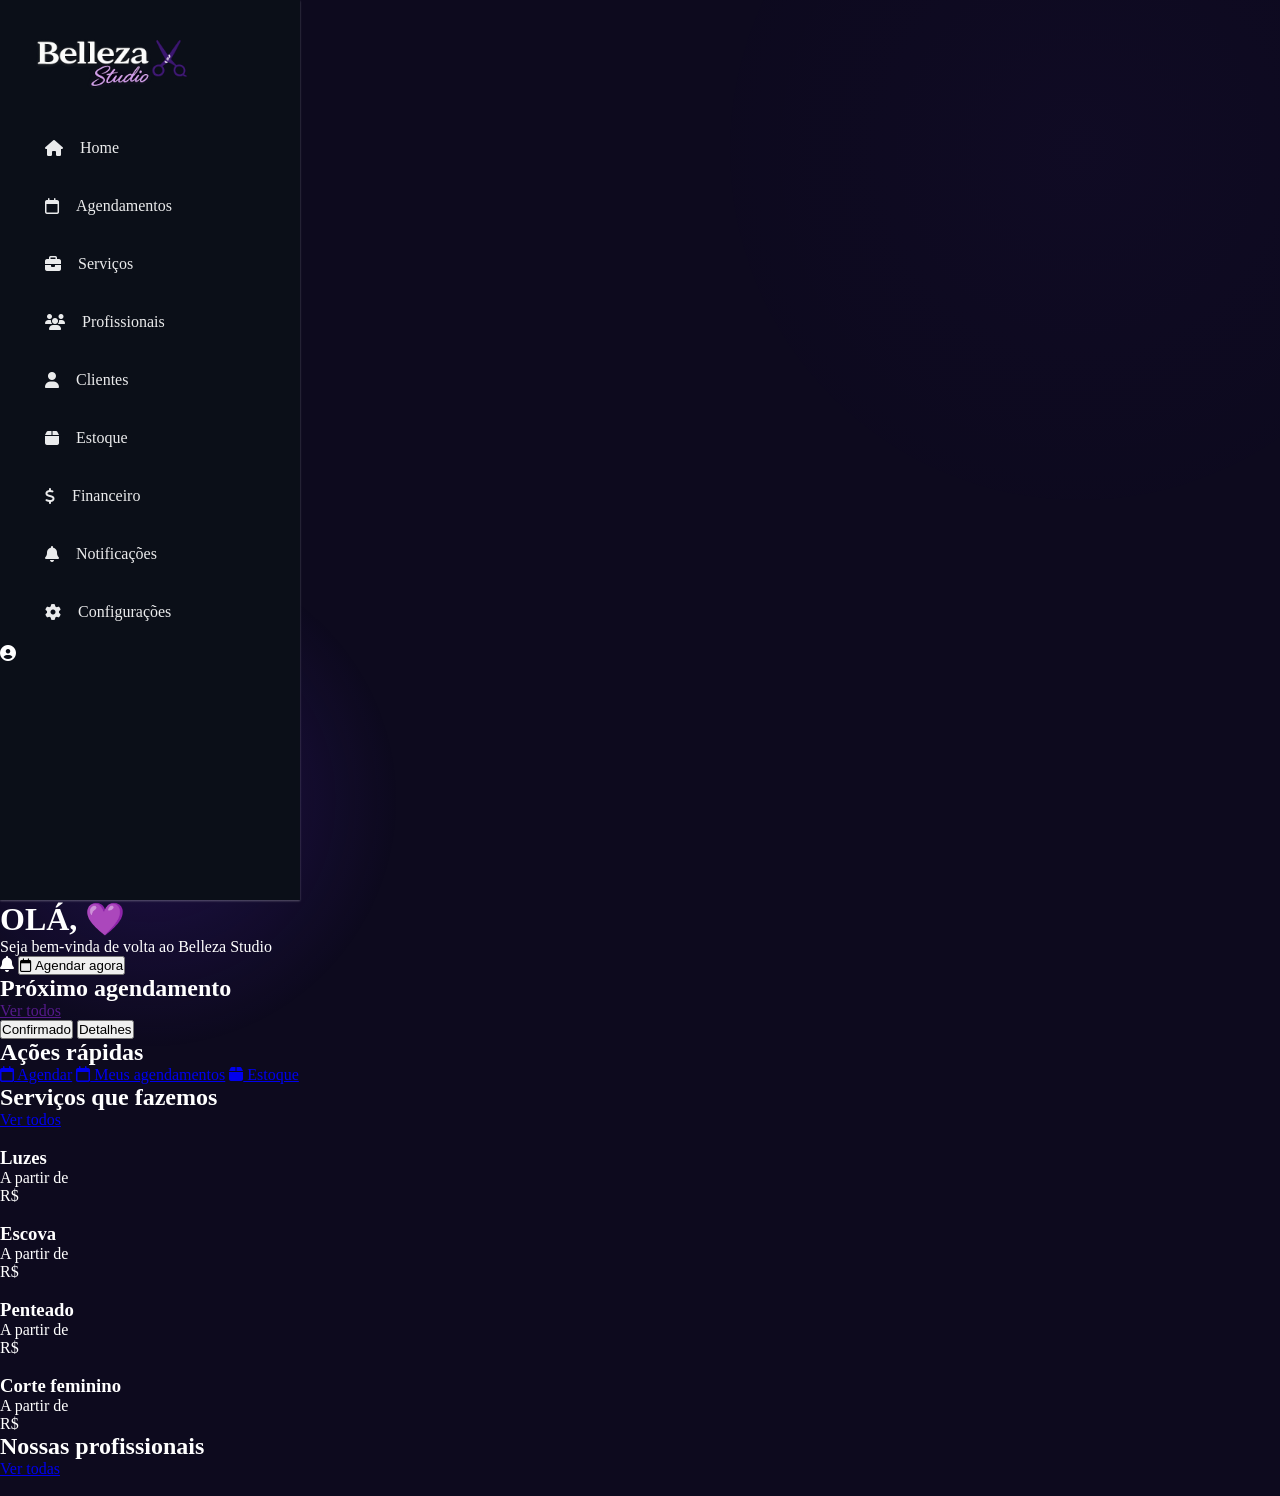
==== index.html @ 826aa4d2 "adicionar arquivos" ====
<!DOCTYPE html>
<html lang="pt-br">
<head>
    <meta charset="UTF-8">
    <meta name="viewport" content="width=device-width, initial-scale=1.0">
    <title>Home</title>
    <link rel="stylesheet" href="https://cdnjs.cloudflare.com/ajax/libs/font-awesome/6.7.2/css/all.min.css">
    <link rel="stylesheet" href="style.css">
</head>
<body>
    <div class="bg"></div>
    <!-- Nav bar -->
    <nav class="nav-bar">
        <img id="logo" src="./assets/logo.png" alt="logo">
        <ul>
            <div class="menu">

                <li><a href="index.html"><i class="fa-solid fa-house"></i> Home</a></li>
                <li><a href="./pages/agendamentos.html"><i class="fa-regular fa-calendar"></i> Agendamentos</a></li>
                <li><a href="./pages/serviços.html"><i class="fa-solid fa-briefcase"></i> Serviços</a></li>
                <li><a href="./pages/profissionais.html"><i class="fa-solid fa-users"></i> Profissionais</a></li>
                <li><a href="./pages/clientes.html"><i class="fa-solid fa-user"></i>Clientes</a></li>
                <li><a href="./pages/estoque.html"><i class="fa-solid fa-box"></i> Estoque</a></li>
                <li><a href="./pages/financeira.html"><i class="fa-solid fa-dollar-sign"></i>Financeiro</a></li>
                <li><a href="#"><i class="fa-solid fa-bell"></i> Notificações</a></li>
                <li><a href="#"><i class="fa-solid fa-gear"></i> Configurações</a></li>
            </div>
              <li id="user"><i class="fa-solid fa-circle-user"></i></li>
        </ul>
    </nav>

    <!-- Header do SaaS -->
    <header>
        <div class="escrita">
            <h1>OLÁ, 💜</h1> <!-- Colocar nome do usuário -->
            <p>Seja bem-vinda de volta ao Belleza Studio</p> <!-- Colocar o nome do aluguel -->
            <i class="fa-solid fa-bell"></i>
            <a id="bnt-agendar" href="">
                <button><i class="fa-regular fa-calendar"></i> Agendar agora</button>
            </a>
        </div>
    </header>

    <!-- Agendamentos -->
    <section class="agendamentos">
        <div class="esc-agenda">
            <h2>Próximo agendamento</h2>
            <a href="">Ver todos</a>
        </div>
        <!-- Falta colocar a imagem e os agendamentos -->
        <button id="bnt-confirmar">Confirmado</button>
        <button id="bnt-detalhes">Detalhes</button>
    </section>

    <!-- Ações rápidas -->
    <section class="rapidas">
        <h2>Ações rápidas</h2>
        <div class="icones">
            <a href="#"><i class="fa-regular fa-calendar"></i> Agendar</a>
            <a href="#"><i class="fa-regular fa-calendar"></i> Meus agendamentos</a>
            <a href="#"><i class="fa-solid fa-box"></i> Estoque</a>
        </div>
    </section>

    <!-- Serviços -->
    <section class="serviços">
        <div class="text-serv">
            <h2>Serviços que fazemos</h2>
            <a href="#">Ver todos</a>
        </div>
        <div class="cards">
            <div class="card">
                <img src="" alt="">
                <h3>Luzes</h3>
                <p>A partir de</p>
                <p>R$</p>
            </div>
            <div class="card">
                <img src="" alt="">
                <h3>Escova</h3>
                <p>A partir de</p>
                <p>R$</p>
            </div>
            <div class="card">
                <img src="" alt="">
                <h3>Penteado</h3>
                <p>A partir de</p>
                <p>R$</p>
            </div>
            <div class="card">
                <img src="" alt="">
                <h3>Corte feminino</h3>
                <p>A partir de</p>
                <p>R$</p>
            </div>
        </div>
    </section>

    <!-- Profissionais -->
    <section class="profissionais">
        <div class="text-prof">
            <h2>Nossas profissionais</h2>
            <a href="#">Ver todas</a>
        </div>
        <div class="fotos-prof">
            <img src="#" alt="">
            <img src="#" alt="">
            <img src="#" alt="">
            <img src="#" alt="">
        </div>
    </section>

    <footer>
    </footer>

</body>
</html>
---- style.css ----
*{
    padding: 0;
    margin: 0;
    outline: 0;
}
body{
    color: white;
    background-color: #0D0A1E;;
}
.bg{
    inset: 0;
    position: fixed;
    z-index: -1;
}
.bg::before{
    content: "";
    position: absolute;
    width: 700px;
    height: 700px;
    border-radius: 70%;
    background: radial-gradient(circle,#7C3AED 0% ,transparent 90%);
    opacity: 0.03;
    top: -200px;
    right: -150px;
    animation: drift1 12s ease-in-out infinite alternate;
}
.bg::after { 
    content: "";
    position: absolute;
    width: 500px;
    height: 500px; 
    border-radius: 50%;
    background: radial-gradient(circle, #3B1B8C 0%, transparent 70%); 
    opacity: 0.4;
    bottom: -150px; 
    left: -100px; 
    animation: drift2 10s ease-in-out infinite alternate; 
}

.nav-bar{
    display: flex;
    flex-direction: column;
    background-color: #0B0F18;
    height: 100vh;
    width: 300px;
    box-shadow: 0px 1px 2px rgba(255, 255, 255, 0.304);

}
.nav-bar ul{
    background-color: #0B0F18;
    height: 100vh;
    width: 300px;
    list-style: none;
    padding: 0;
}
.menu{
    padding-left: 25px;
    list-style: none;
}
.menu li {
    list-style: none;
    margin-bottom: 8px;
}

.menu a {
    display: flex;
    align-items: center;
    gap: 17px;

    width: 85%;
    height: 50px;

    padding-left: 20px;

    text-decoration: none;
    color: rgba(255, 255, 255, 0.916);

    border-radius: 10px;
}
.menu a:hover{
    background-color: #1E1941;
}
#logo{
    height: auto;
    margin: 0;
    padding: 0;
    display: block;
    width: 290px;
    margin-top: -30px;
    margin-left: -40px;
    margin-bottom: -40px;

}
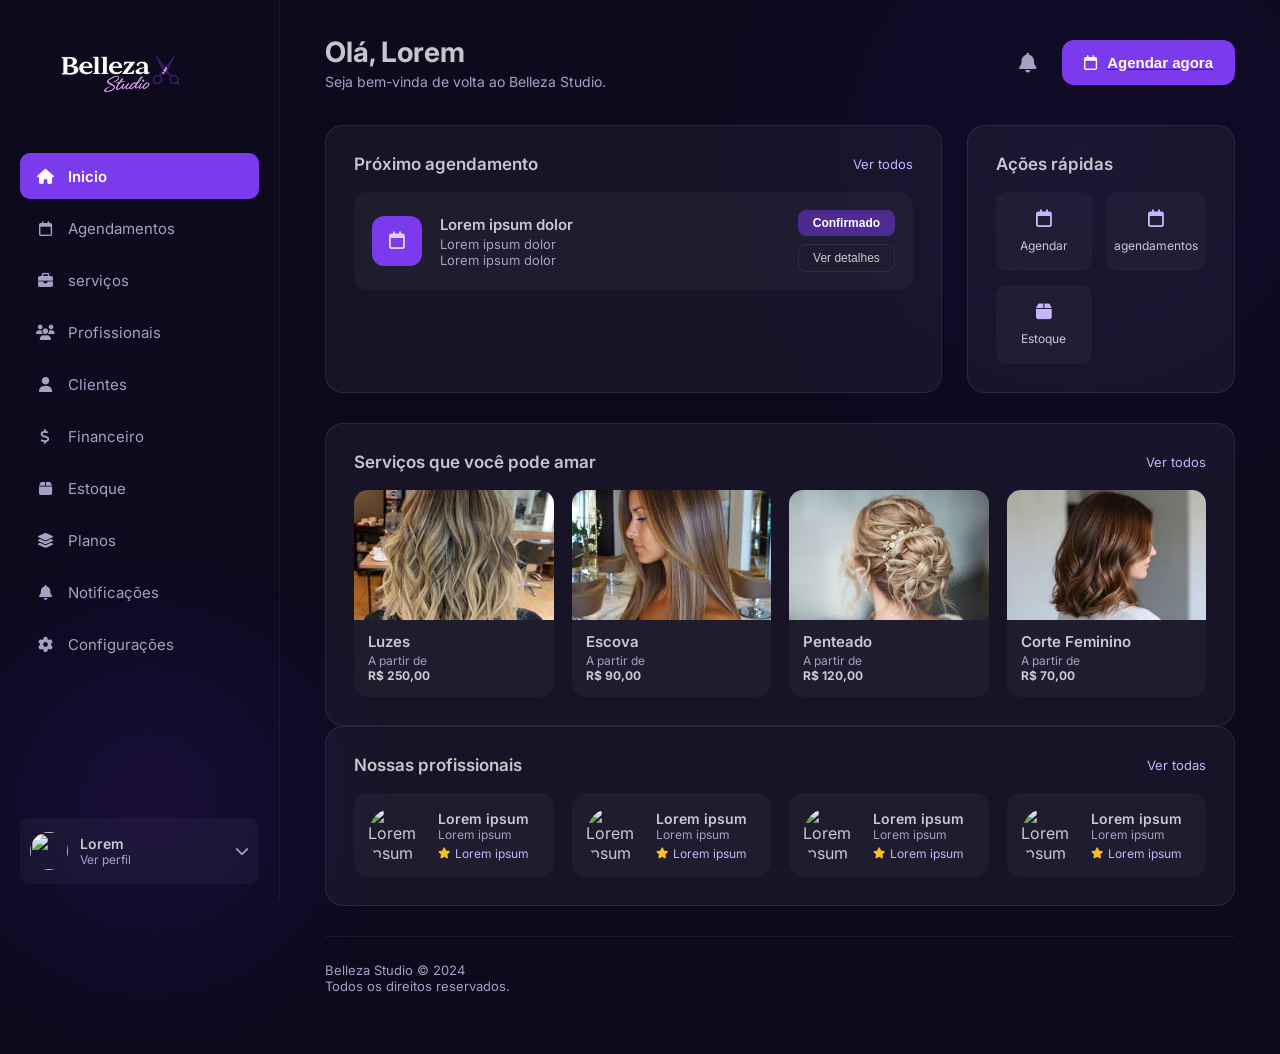
==== commit dc49472c: "home feita" ====
--- a/index.html
+++ b/index.html
@@ -3,115 +3,173 @@
 <head>
     <meta charset="UTF-8">
     <meta name="viewport" content="width=device-width, initial-scale=1.0">
-    <title>Home</title>
+    <title>Inicio</title>
     <link rel="stylesheet" href="https://cdnjs.cloudflare.com/ajax/libs/font-awesome/6.7.2/css/all.min.css">
+    <link href="https://fonts.googleapis.com/css2?family=Inter:wght@300;400;500;600;700&display=swap" rel="stylesheet">
     <link rel="stylesheet" href="style.css">
 </head>
 <body>
     <div class="bg"></div>
-    <!-- Nav bar -->
-    <nav class="nav-bar">
-        <img id="logo" src="./assets/logo.png" alt="logo">
-        <ul>
-            <div class="menu">
+    <div class="container">
+        <!--ISSO AQUI É A NAV BAR -> AQUELA QUE FICA NO LADO-->
+            <nav class="sidebar">
+                <img id="logo" src="assets/Img/logo.png" alt="Logo">
+                <ul>
+                    <div class="sidebar-menu">
+                        <li><a href="index.html" class="active"><i class="fa-solid fa-house"></i> Inicio</a></li>
+                        <li><a href="./pages/nav/agendamentos.html"><i class="fa-regular fa-calendar"></i> Agendamentos</a></li>
+                        <li><a href="./pages/nav/serviços.html"><i class="fa-solid fa-briefcase"></i> serviços</a></li>
+                        <li><a href="./pages/nav/profissionais.html"><i class="fa-solid fa-users"></i> Profissionais</a></li>
+                        <li><a href="./pages/nav/clientes.html"><i class="fa-solid fa-user"></i> Clientes</a></li>
+                        <li><a href="./pages/nav/financeira.html"><i class="fa-solid fa-dollar-sign"></i> Financeiro</a></li>
+                        <li><a href="./pages/nav/estoque.html"><i class="fa-solid fa-box"></i> Estoque</a></li>
+                        <li><a href="pages/planos/planos.html"><i class="fa-solid fa-layer-group"></i>Planos</a></li>
+                        <li><a href="#" class="link-notif"><i class="fa-solid fa-bell"></i> Notificações
+                        <li><a href="#"><i class="fa-solid fa-gear"></i> Configurações</a></li>
+                    </div>
+                    <!-- PRECISA MEXER COM O BACK END-->
+                    <li id="user">
+                        <img src="assets/Img/user.jpg" alt="" class="user-avatar">
+                        <div class="user-info">
+                            <strong>Lorem</strong>
+                            <span>Ver perfil</span>
+                        </div>
+                        <i class="fa-solid fa-chevron-down"></i>
+                    </li>
+                </ul>
+            </nav>
+        <!--HEADER ALI EMCIMA-->
+        <div class="right">
+            <header>
+                <div class="hero-content">
+                    <!-- PRECISA MEXER COM O BACK END-->
+                    <div class="header-left">
+                        <h1>Olá, Lorem </h1>
+                        <p>Seja bem-vinda de volta ao Belleza Studio.</p>
+                    </div>
+                    <div class="header-right">
+                        <i class="fa-solid fa-bell"></i>
 
-                <li><a href="index.html"><i class="fa-solid fa-house"></i> Home</a></li>
-                <li><a href="./pages/agendamentos.html"><i class="fa-regular fa-calendar"></i> Agendamentos</a></li>
-                <li><a href="./pages/serviços.html"><i class="fa-solid fa-briefcase"></i> Serviços</a></li>
-                <li><a href="./pages/profissionais.html"><i class="fa-solid fa-users"></i> Profissionais</a></li>
-                <li><a href="./pages/clientes.html"><i class="fa-solid fa-user"></i>Clientes</a></li>
-                <li><a href="./pages/estoque.html"><i class="fa-solid fa-box"></i> Estoque</a></li>
-                <li><a href="./pages/financeira.html"><i class="fa-solid fa-dollar-sign"></i>Financeiro</a></li>
-                <li><a href="#"><i class="fa-solid fa-bell"></i> Notificações</a></li>
-                <li><a href="#"><i class="fa-solid fa-gear"></i> Configurações</a></li>
+                        <a id="btn-schedule" href="">
+                            <button>
+                                <i class="fa-regular fa-calendar"></i>
+                                Agendar agora
+                            </button>
+                        </a>
+                    </div>
+                </div>
+            </header>
+            <!-- Agendamentos -->
+             <div class="arrumar">
+                <section class="appointments">
+                    <div class="appointments-header">
+                        <h2>Próximo agendamento</h2>
+                        <a href="">Ver todos</a>
+                    </div>
+                    <div class="appointment-card">
+                        <div class="appointment-icon">
+                            <i class="fa-regular fa-calendar"></i>
+                        </div>
+                        <!-- PRECISA MEXER COM O BACK END-->
+                        <div class="appointment-info">
+                            <h3>Lorem ipsum dolor</h3>
+                            <p>Lorem ipsum dolor</p>
+                            <p>Lorem ipsum dolor</p>
+                        </div>
+                        <div class="appointment-actions">
+                            <button id="btn-confirm">Confirmado</button>
+                            <button id="btn-details">Ver detalhes</button>
+                        </div>
+                    </div>
+                </section>
+                <!--açoes rapidas-->
+                <section class="quick-actions">
+                    <h2>Ações rápidas</h2>
+                    <div class="quick-actions-list">
+                        <a href="#"><i class="fa-regular fa-calendar"></i> Agendar</a>
+                        <a href="pages/nav/agendamentos.html"><i class="fa-regular fa-calendar"></i> agendamentos</a>
+                        <a href="pages/nav/estoque.html"><i class="fa-solid fa-box"></i> Estoque</a>
+                    </div>
+
+                </section>
             </div>
-              <li id="user"><i class="fa-solid fa-circle-user"></i></li>
-        </ul>
-    </nav>
-
-    <!-- Header do SaaS -->
-    <header>
-        <div class="escrita">
-            <h1>OLÁ, 💜</h1> <!-- Colocar nome do usuário -->
-            <p>Seja bem-vinda de volta ao Belleza Studio</p> <!-- Colocar o nome do aluguel -->
-            <i class="fa-solid fa-bell"></i>
-            <a id="bnt-agendar" href="">
-                <button><i class="fa-regular fa-calendar"></i> Agendar agora</button>
-            </a>
+            <section class="services">
+                <div class="section-header">
+                    <h2>Serviços que você pode amar</h2>
+                    <a href="#">Ver todos</a>
+                </div>
+                <div class="services-grid">
+                    <div class="service-card">
+                        <img src="assets/Img/luzes.jpeg" alt="Luzes">
+                        <h3>Luzes</h3>
+                        <p>A partir de</p>
+                        <p class="price">R$ 250,00</p>
+                    </div>
+                    <div class="service-card">
+                        <img src="assets/Img/escova.jpeg" alt="Escova">
+                        <h3>Escova</h3>
+                        <p>A partir de</p>
+                        <p class="price">R$ 90,00</p>
+                    </div>
+                    <div class="service-card">
+                        <img src="assets/Img/penteado.jpeg" alt="Penteado">
+                        <h3>Penteado</h3>
+                        <p>A partir de</p>
+                        <p class="price">R$ 120,00</p>
+                    </div>
+                    <div class="service-card">
+                        <img src="assets/Img/corte.jpeg" alt="Corte feminino">
+                        <h3>Corte Feminino</h3>
+                        <p>A partir de</p>
+                        <p class="price">R$ 70,00</p>
+                    </div>
+                </div>
+            </section>
+            <section class="team">
+                <div class="section-header">
+                    <h2>Nossas profissionais</h2>
+                    <a href="#">Ver todas</a>
+                </div>
+                <div class="team-grid">
+                    <!-- PRECISA MEXER COM O BACK END-->
+                    <div class="team-card">
+                        <img src="#" alt="Lorem ipsum">
+                        <div class="team-info">
+                            <h3>Lorem ipsum</h3>
+                            <p>Lorem ipsum</p>
+                            <span class="rating"><i class="fa-solid fa-star"></i> Lorem ipsum</span>
+                        </div>
+                    </div>
+                    <div class="team-card">
+                        <img src="#" alt="Lorem ipsum">
+                        <div class="team-info">
+                            <h3>Lorem ipsum</h3>
+                            <p>Lorem ipsum</p>
+                            <span class="rating"><i class="fa-solid fa-star"></i>Lorem ipsum</span>
+                        </div>
+                    </div>
+                    <div class="team-card">
+                        <img src="#" alt="Lorem ipsum">
+                        <div class="team-info">
+                            <h3>Lorem ipsum</h3>
+                            <p>Lorem ipsum</p>
+                            <span class="rating"><i class="fa-solid fa-star"></i>Lorem ipsum</span>
+                        </div>
+                    </div>
+                    <div class="team-card">
+                        <img src="#" alt="Lorem ipsum">
+                        <div class="team-info">
+                            <h3>Lorem ipsum</h3>
+                            <p>Lorem ipsum</p>
+                            <span class="rating"><i class="fa-solid fa-star"></i>Lorem ipsum</span>
+                        </div>
+                    </div>
+                </div>
+            </section>
+            <footer class="site-footer">
+                <p>Belleza Studio &copy; 2024<br><span>Todos os direitos reservados.</span></p>
+            </footer>
         </div>
-    </header>
-
-    <!-- Agendamentos -->
-    <section class="agendamentos">
-        <div class="esc-agenda">
-            <h2>Próximo agendamento</h2>
-            <a href="">Ver todos</a>
-        </div>
-        <!-- Falta colocar a imagem e os agendamentos -->
-        <button id="bnt-confirmar">Confirmado</button>
-        <button id="bnt-detalhes">Detalhes</button>
-    </section>
-
-    <!-- Ações rápidas -->
-    <section class="rapidas">
-        <h2>Ações rápidas</h2>
-        <div class="icones">
-            <a href="#"><i class="fa-regular fa-calendar"></i> Agendar</a>
-            <a href="#"><i class="fa-regular fa-calendar"></i> Meus agendamentos</a>
-            <a href="#"><i class="fa-solid fa-box"></i> Estoque</a>
-        </div>
-    </section>
-
-    <!-- Serviços -->
-    <section class="serviços">
-        <div class="text-serv">
-            <h2>Serviços que fazemos</h2>
-            <a href="#">Ver todos</a>
-        </div>
-        <div class="cards">
-            <div class="card">
-                <img src="" alt="">
-                <h3>Luzes</h3>
-                <p>A partir de</p>
-                <p>R$</p>
-            </div>
-            <div class="card">
-                <img src="" alt="">
-                <h3>Escova</h3>
-                <p>A partir de</p>
-                <p>R$</p>
-            </div>
-            <div class="card">
-                <img src="" alt="">
-                <h3>Penteado</h3>
-                <p>A partir de</p>
-                <p>R$</p>
-            </div>
-            <div class="card">
-                <img src="" alt="">
-                <h3>Corte feminino</h3>
-                <p>A partir de</p>
-                <p>R$</p>
-            </div>
-        </div>
-    </section>
-
-    <!-- Profissionais -->
-    <section class="profissionais">
-        <div class="text-prof">
-            <h2>Nossas profissionais</h2>
-            <a href="#">Ver todas</a>
-        </div>
-        <div class="fotos-prof">
-            <img src="#" alt="">
-            <img src="#" alt="">
-            <img src="#" alt="">
-            <img src="#" alt="">
-        </div>
-    </section>
-
-    <footer>
-    </footer>
-
+    </div>
 </body>
 </html>
--- a/style.css
+++ b/style.css
@@ -2,10 +2,44 @@
     padding: 0;
     margin: 0;
     outline: 0;
+    box-sizing: border-box;
 }
 body{
-    color: white;
-    background-color: #0D0A1E;;
+    width: 100%;
+    min-height: 100vh;
+    font-family: 'Inter', sans-serif;
+    background: var(--navy);
+    color: var(--white);
+    
+}
+::-webkit-scrollbar {
+    width: 10px;
+}
+
+::-webkit-scrollbar-track {
+    background: var(--navy);
+}
+
+::-webkit-scrollbar-thumb {
+    background: var(--glass-border);
+    border-radius: 20px;
+}
+
+::-webkit-scrollbar-thumb:hover {
+    background: var(--glass-border);
+}
+:root {
+    --navy: #0D0A1E;
+    --purple: #7C3AED;
+    --purple1: #662fc5;
+    --purple2: #9F67F5;
+    --lilac: #C4B5FD;
+    --white: #ffffffc3;
+    --muted: #A89FC4;
+    --glass-bg: rgba(255, 255, 255, 0.045);
+    --glass-border: rgba(255, 255, 255, 0.08);
+    --input-bg: rgba(255, 255, 255, 0.07);
+    --error: #F87171;
 }
 .bg{
     inset: 0;
@@ -19,75 +53,464 @@
     height: 700px;
     border-radius: 70%;
     background: radial-gradient(circle,#7C3AED 0% ,transparent 90%);
-    opacity: 0.03;
+    opacity: 0.05;
     top: -200px;
     right: -150px;
     animation: drift1 12s ease-in-out infinite alternate;
 }
-.bg::after { 
+.bg::after {
     content: "";
     position: absolute;
     width: 500px;
-    height: 500px; 
+    height: 500px;
     border-radius: 50%;
-    background: radial-gradient(circle, #3B1B8C 0%, transparent 70%); 
-    opacity: 0.4;
-    bottom: -150px; 
-    left: -100px; 
-    animation: drift2 10s ease-in-out infinite alternate; 
-}
-
-.nav-bar{
+    background: radial-gradient(circle, #3B1B8C 0%, transparent 70%);
+    opacity: 0.25;
+    bottom: -150px;
+    left: -100px;
+    animation: drift2 10s ease-in-out infinite alternate;
+}
+@keyframes drift1{
+    from{ transform: translate(0,0) scale(1); }
+    to{ transform: translate(-40px,60px) scale(1.1); }
+}
+@keyframes drift2{
+    from{ transform: translate(0,0) scale(1); }
+    to{ transform: translate(50px,-40px) scale(1.15); }
+}
+
+/* Layout geral */
+.container{
+    display: flex;
+}
+
+/* Sidebar */
+.sidebar{
     display: flex;
     flex-direction: column;
-    background-color: #0B0F18;
+    background: transparent;
     height: 100vh;
-    width: 300px;
-    box-shadow: 0px 1px 2px rgba(255, 255, 255, 0.304);
-
-}
-.nav-bar ul{
-    background-color: #0B0F18;
-    height: 100vh;
-    width: 300px;
+    width: 280px;
+    border-right: 1px solid rgba(255,255,255,0.06);
+    position: sticky;
+    top: 0;
+}
+.sidebar ul{
+    display: flex;
+    flex-direction: column;
+    height: 100%;
+    background: transparent;
+    width: 100%;
     list-style: none;
-    padding: 0;
-}
-.menu{
-    padding-left: 25px;
-    list-style: none;
-}
-.menu li {
-    list-style: none;
-    margin-bottom: 8px;
-}
-
-.menu a {
-    display: flex;
-    align-items: center;
-    gap: 17px;
-
-    width: 85%;
-    height: 50px;
-
-    padding-left: 20px;
-
-    text-decoration: none;
-    color: rgba(255, 255, 255, 0.916);
-
-    border-radius: 10px;
-}
-.menu a:hover{
-    background-color: #1E1941;
+    padding: 0 20px;
 }
 #logo{
     height: auto;
-    margin: 0;
-    padding: 0;
+    width: 230px;
     display: block;
-    width: 290px;
-    margin-top: -30px;
-    margin-left: -40px;
-    margin-bottom: -40px;
-
-}+}
+.sidebar-menu{
+    list-style: none;
+    flex: 1;
+}
+.sidebar-menu li {
+    list-style: none;
+    margin-bottom: 6px;
+}
+.sidebar-menu a {
+    display: flex;
+    align-items: center;
+    gap: 14px;
+    width: 100%;
+    height: 46px;
+    padding-left: 16px;
+    text-decoration: none;
+    font-size: 15px;
+    color: var(--muted);
+    border-radius: 10px;
+    transition: 0.2s;
+    position: relative;
+}
+.sidebar-menu a i{
+    width: 18px;
+    text-align: center;
+}
+.sidebar-menu a:hover{
+    background-color: rgba(255,255,255,0.05);
+    color: var(--white);
+}
+.sidebar-menu a.active{
+    background-color: var(--purple);
+    color: #fff;
+    font-weight: 600;
+}
+.sidebar-menu a .badge{
+    margin-left: auto;
+    background: var(--purple);
+    color: #fff;
+    font-size: 11px;
+    font-weight: 700;
+    width: 20px;
+    height: 20px;
+    border-radius: 50%;
+    display: flex;
+    align-items: center;
+    justify-content: center;
+}
+
+#user{
+    display: flex;
+    align-items: center;
+    gap: 12px;
+    padding: 14px 10px;
+    border-radius: 10px;
+    margin-bottom: 16px;
+    background-color: rgba(255,255,255,0.04);
+    cursor: pointer;
+}
+.user-avatar{
+    width: 38px;
+    height: 38px;
+    border-radius: 50%;
+    object-fit: cover;
+}
+.user-info{
+    display: flex;
+    flex-direction: column;
+    flex: 1;
+}
+.user-info strong{
+    font-size: 14px;
+    font-weight: 600;
+}
+.user-info span{
+    font-size: 12px;
+    color: var(--muted);
+}
+#user i{
+    color: var(--muted);
+    font-size: 14px;
+}
+
+/*  Header na direita  */
+.right{
+    flex: 1;
+    padding: 35px 45px;
+}
+.hero-content{
+    display: flex;
+    justify-content: space-between;
+    align-items: center;
+    margin-bottom: 35px;
+}
+.header-left h1{
+    font-size: 28px;
+    font-weight: 700;
+}
+.header-left p{
+    color: var(--muted);
+    font-size: 14px;
+    margin-top: 4px;
+}
+.header-right{
+    font-size: 20px;
+    display: flex;
+    align-items: center;
+    gap: 25px;
+}
+.header-right > i{
+    color: var(--muted);
+    cursor: pointer;
+}
+.header-right button{
+    background-color: var(--purple);
+    border: none;
+    border-radius: 12px;
+    padding: 14px 22px;
+    font-size: 15px;
+    font-weight: 600;
+    color: #fff;
+    cursor: pointer;
+    display: flex;
+    align-items: center;
+    gap: 10px;
+    transition: 0.3s;
+}
+.header-right button:hover{
+    background-color: var(--purple1);
+}
+
+/*  Grid principal (agendamento + ações)  */
+.arrumar{
+    display: grid;
+    grid-template-columns: 2.3fr 1fr;
+    gap: 25px;
+    margin-bottom: 30px;
+}
+
+.appointments, .quick-actions, .services, .team{
+    background-color: var(--glass-bg);
+    border: 1px solid var(--glass-border);
+    border-radius: 18px;
+    padding: 28px;
+}
+
+.appointments-header, .section-header{
+    display: flex;
+    justify-content: space-between;
+    align-items: center;
+    margin-bottom: 18px;
+}
+.appointments-header h2, .section-header h2{
+    font-size: 17px;
+    font-weight: 600;
+}
+.appointments-header a, .section-header a{
+    color: var(--lilac);
+    text-decoration: none;
+    font-size: 13px;
+}
+
+.appointment-card{
+    display: flex;
+    align-items: center;
+    gap: 18px;
+    background: rgba(255,255,255,0.03);
+    border-radius: 14px;
+    padding: 18px;
+}
+.appointment-icon{
+    width: 50px;
+    height: 50px;
+    flex-shrink: 0;
+    border-radius: 12px;
+    background: var(--purple);
+    display: flex;
+    align-items: center;
+    justify-content: center;
+    font-size: 18px;
+}
+.appointment-info{
+    flex: 1;
+}
+.appointment-info h3{
+    font-size: 15px;
+    font-weight: 600;
+    margin-bottom: 2px;
+}
+.appointment-info p{
+    font-size: 13px;
+    color: var(--muted);
+}
+.appointment-actions{
+    display: flex;
+    flex-direction: column;
+    gap: 8px;
+}
+#btn-confirm{
+    background: rgba(124,58,237,0.5);
+    color: #fff;
+    border: none;
+    border-radius: 8px;
+    padding: 6px 14px;
+    font-size: 12px;
+    font-weight: 600;
+    cursor: default;
+}
+#btn-details{
+    background: transparent;
+    border: 1px solid var(--glass-border);
+    color: var(--white);
+    border-radius: 8px;
+    padding: 6px 14px;
+    font-size: 12px;
+    cursor: pointer;
+}
+
+.quick-actions h2{
+    font-size: 17px;
+    font-weight: 600;
+    margin-bottom: 18px;
+}
+.quick-actions-list{
+    display: grid;
+    grid-template-columns: 1fr 1fr;
+    gap: 14px;
+}
+.quick-actions-list a{
+    display: flex;
+    flex-direction: column;
+    align-items: center;
+    gap: 10px;
+    text-decoration: none;
+    color: var(--white);
+    font-size: 12px;
+    text-align: center;
+    background: rgba(255,255,255,0.03);
+    border-radius: 12px;
+    padding: 18px 8px;
+    transition: 0.2s;
+}
+.quick-actions-list a i{
+    font-size: 18px;
+    color: var(--lilac);
+}
+.quick-actions-list a:hover{
+    background: rgba(124,58,237,0.25);
+}
+
+/* parte dos Serviços  */
+.services-grid{
+    display: grid;
+    grid-template-columns: repeat(4, 1fr);
+    gap: 18px;
+}
+.service-card{
+    background: rgba(255,255,255,0.03);
+    border-radius: 14px;
+    overflow: hidden;
+}
+.service-card img{
+    width: 100%;
+    height: 130px;
+    object-fit: cover;
+    display: block;
+    background: rgba(255,255,255,0.08);
+}
+.service-card h3{
+    font-size: 15px;
+    font-weight: 600;
+    margin: 12px 14px 2px 14px;
+}
+.service-card p{
+    font-size: 12px;
+    color: var(--muted);
+    margin: 0 14px;
+}
+.service-card .price{
+    font-weight: 700;
+    color: var(--white);
+    margin-bottom: 14px;
+}
+
+/* parte dos Profissionais  */
+.team-grid{
+    display: grid;
+    grid-template-columns: repeat(4, 1fr);
+    gap: 18px;
+}
+.team-card{
+    display: flex;
+    align-items: center;
+    gap: 14px;
+    background: rgba(255,255,255,0.03);
+    border-radius: 14px;
+    padding: 14px;
+}
+.team-card img{
+    width: 56px;
+    height: 56px;
+    border-radius: 50%;
+    object-fit: cover;
+}
+.team-info h3{
+    font-size: 14px;
+    font-weight: 600;
+}
+.team-info p{
+    font-size: 12px;
+    color: var(--muted);
+    margin-bottom: 4px;
+}
+.rating{
+    font-size: 12px;
+    color: var(--lilac);
+    display: flex;
+    align-items: center;
+    gap: 5px;
+}
+.rating i{
+    color: #FBBF24;
+    font-size: 11px;
+}
+
+/*  Footer  */
+.site-footer{
+    display: flex;
+    justify-content: space-between;
+    align-items: center;
+    padding: 25px 0;
+    margin-top: 30px;
+    border-top: 1px solid rgba(255,255,255,0.06);
+    color: var(--muted);
+    font-size: 13px;
+}
+
+
+
+
+/*  Responsivo  */
+
+
+/* Sidebar mais flexível abaixo de 1100px */
+@media (max-width: 1100px){
+    .arrumar{ grid-template-columns: 1fr; }
+    .services-grid, .team-grid{ grid-template-columns: repeat(2,1fr); }
+    .right{ padding: 30px 25px; }
+}
+
+/* Tablet: sidebar vira topo, header empilha */
+@media (max-width: 900px){
+    .container{ flex-direction: column; }
+    .sidebar{
+        width: 100%;
+        height: auto;
+        position: relative;
+        border-right: none;
+        border-bottom: 1px solid rgba(255,255,255,0.06);
+    }
+    .sidebar ul{ padding: 14px 16px; }
+    .sidebar-menu{ display: flex; flex-wrap: wrap; gap: 6px; }
+    .sidebar-menu li{ margin-bottom: 0; }
+    .sidebar-menu a{ height: 40px; padding: 0 12px; font-size: 14px; }
+    #user{ margin-bottom: 0; }
+
+    .hero-content{ flex-direction: column; align-items: flex-start; gap: 16px; }
+    .header-right{ width: 100%; justify-content: space-between; }
+}
+
+/* Mobile */
+@media (max-width: 700px){
+    .right{ padding: 20px 16px; }
+    .header-left h1{ font-size: 22px; }
+
+    .services-grid, .team-grid{ grid-template-columns: 1fr; }
+
+    .appointment-card{
+        flex-direction: column;
+        align-items: flex-start;
+        gap: 12px;
+    }
+    .appointment-actions{
+        flex-direction: row;
+        width: 100%;
+    }
+    .appointment-actions button{ flex: 1; }
+
+    .quick-actions-list{ grid-template-columns: 1fr 1fr; }
+
+    .team-card{ flex-direction: column; text-align: center; }
+
+    .site-footer{
+        flex-direction: column;
+        gap: 8px;
+        text-align: center;
+    }
+}
+
+/* Telas bem pequenas */
+@media (max-width: 420px){
+    .quick-actions-list{ grid-template-columns: 1fr; }
+    .header-right button span{ display: none; } /* mostra só ícone, se houver texto junto */
+    .header-right{ gap: 14px; }
+}
